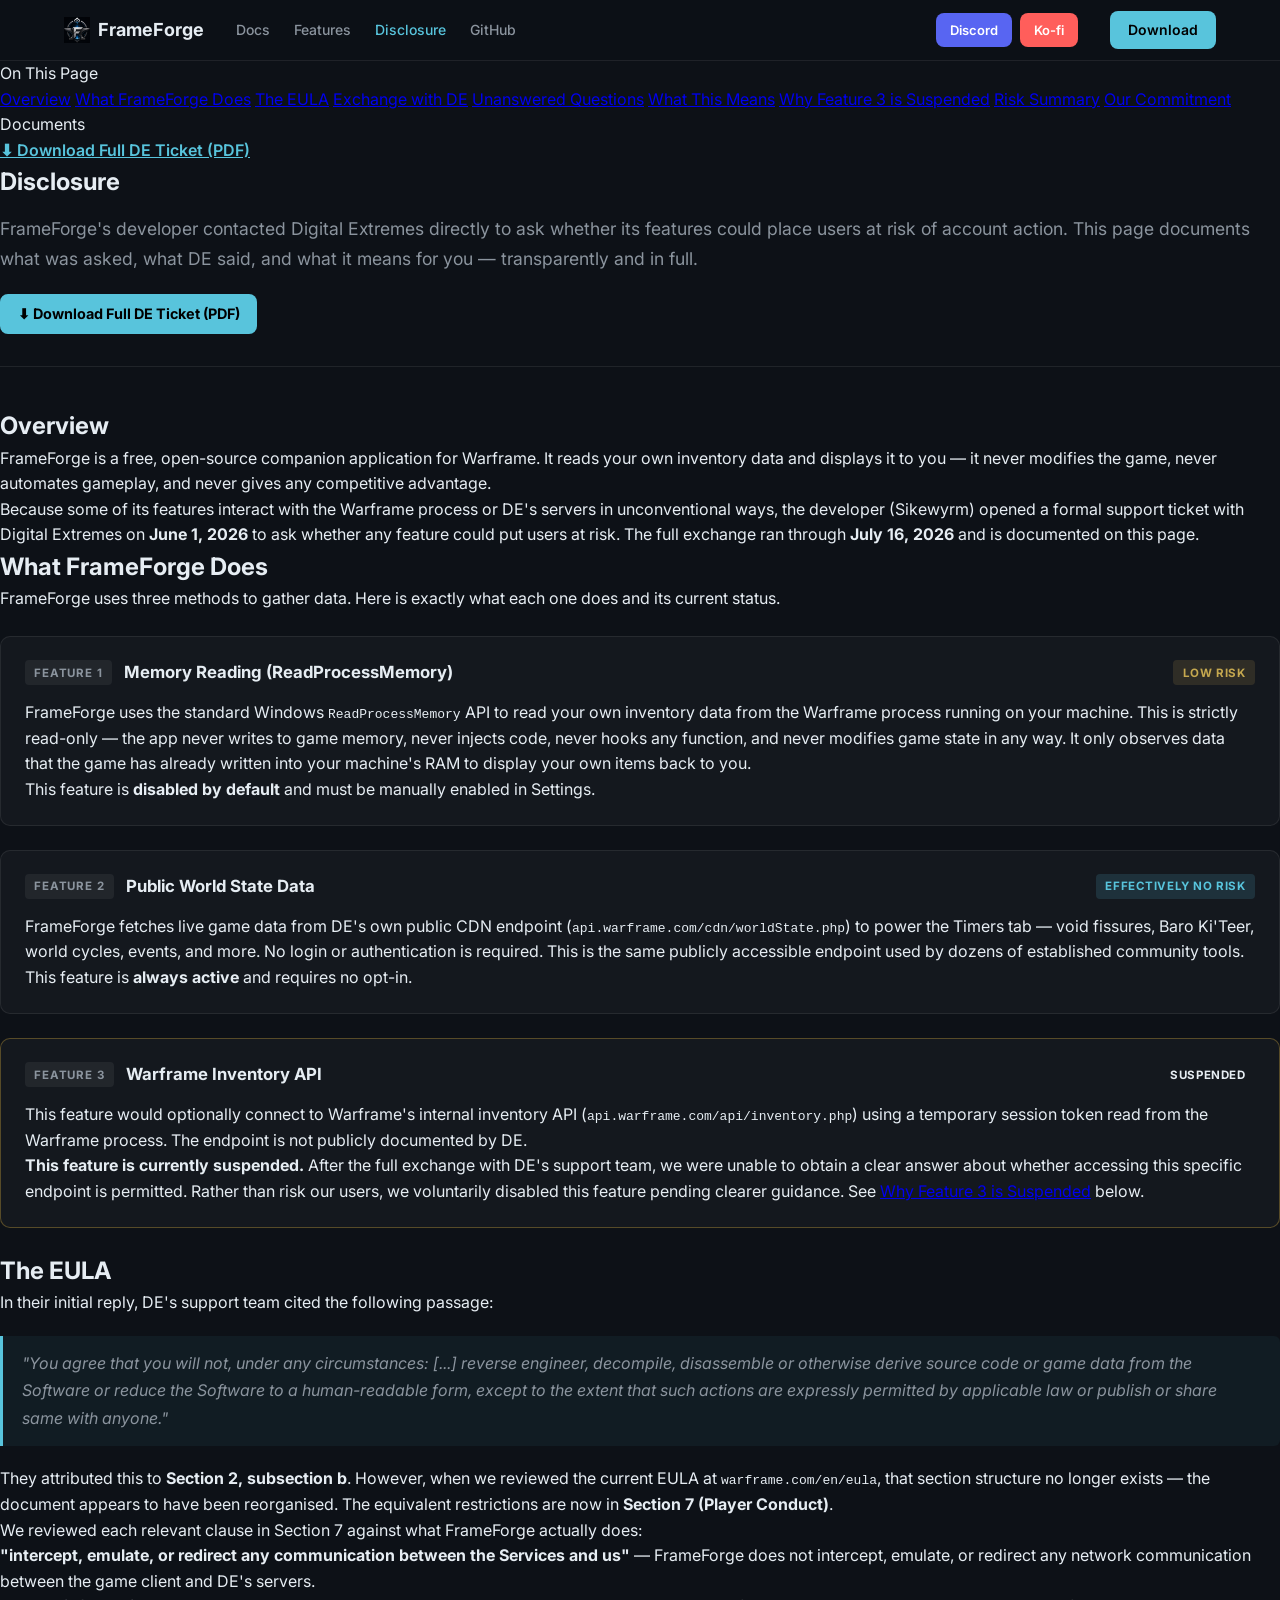
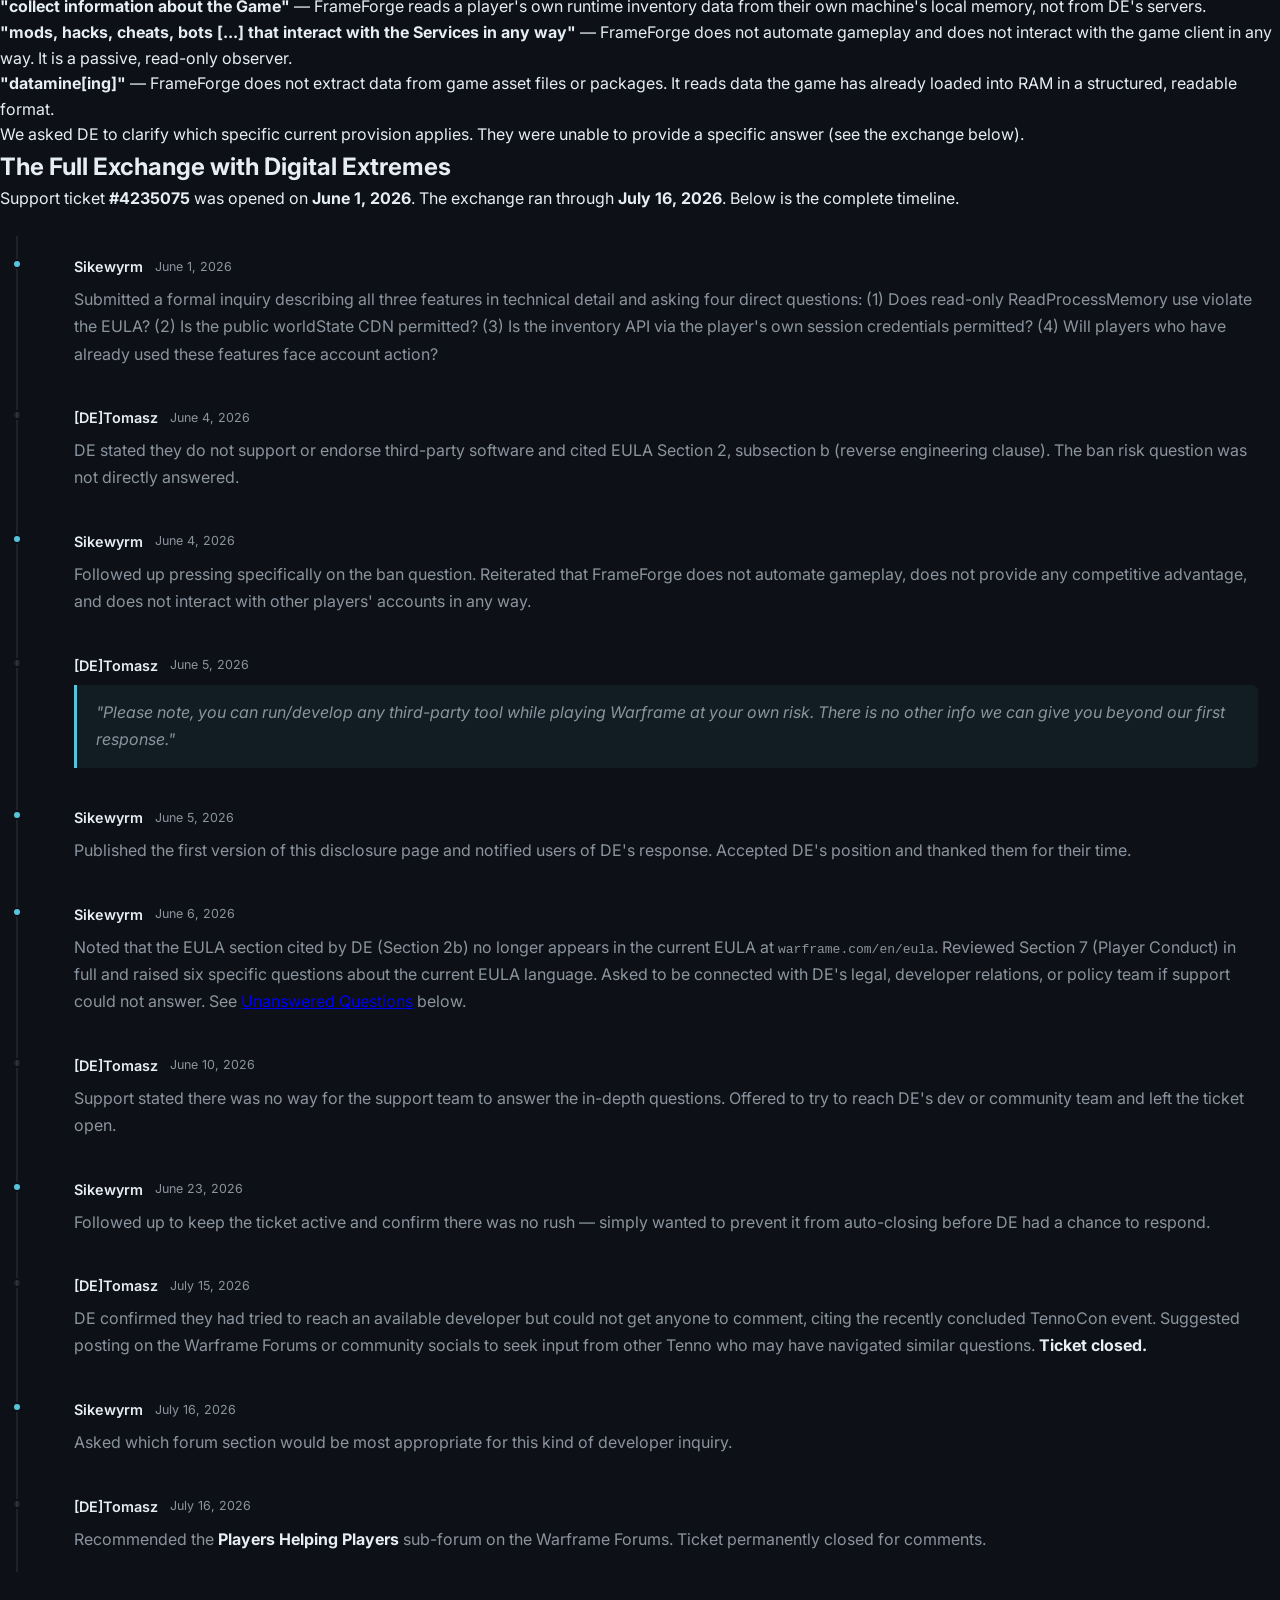
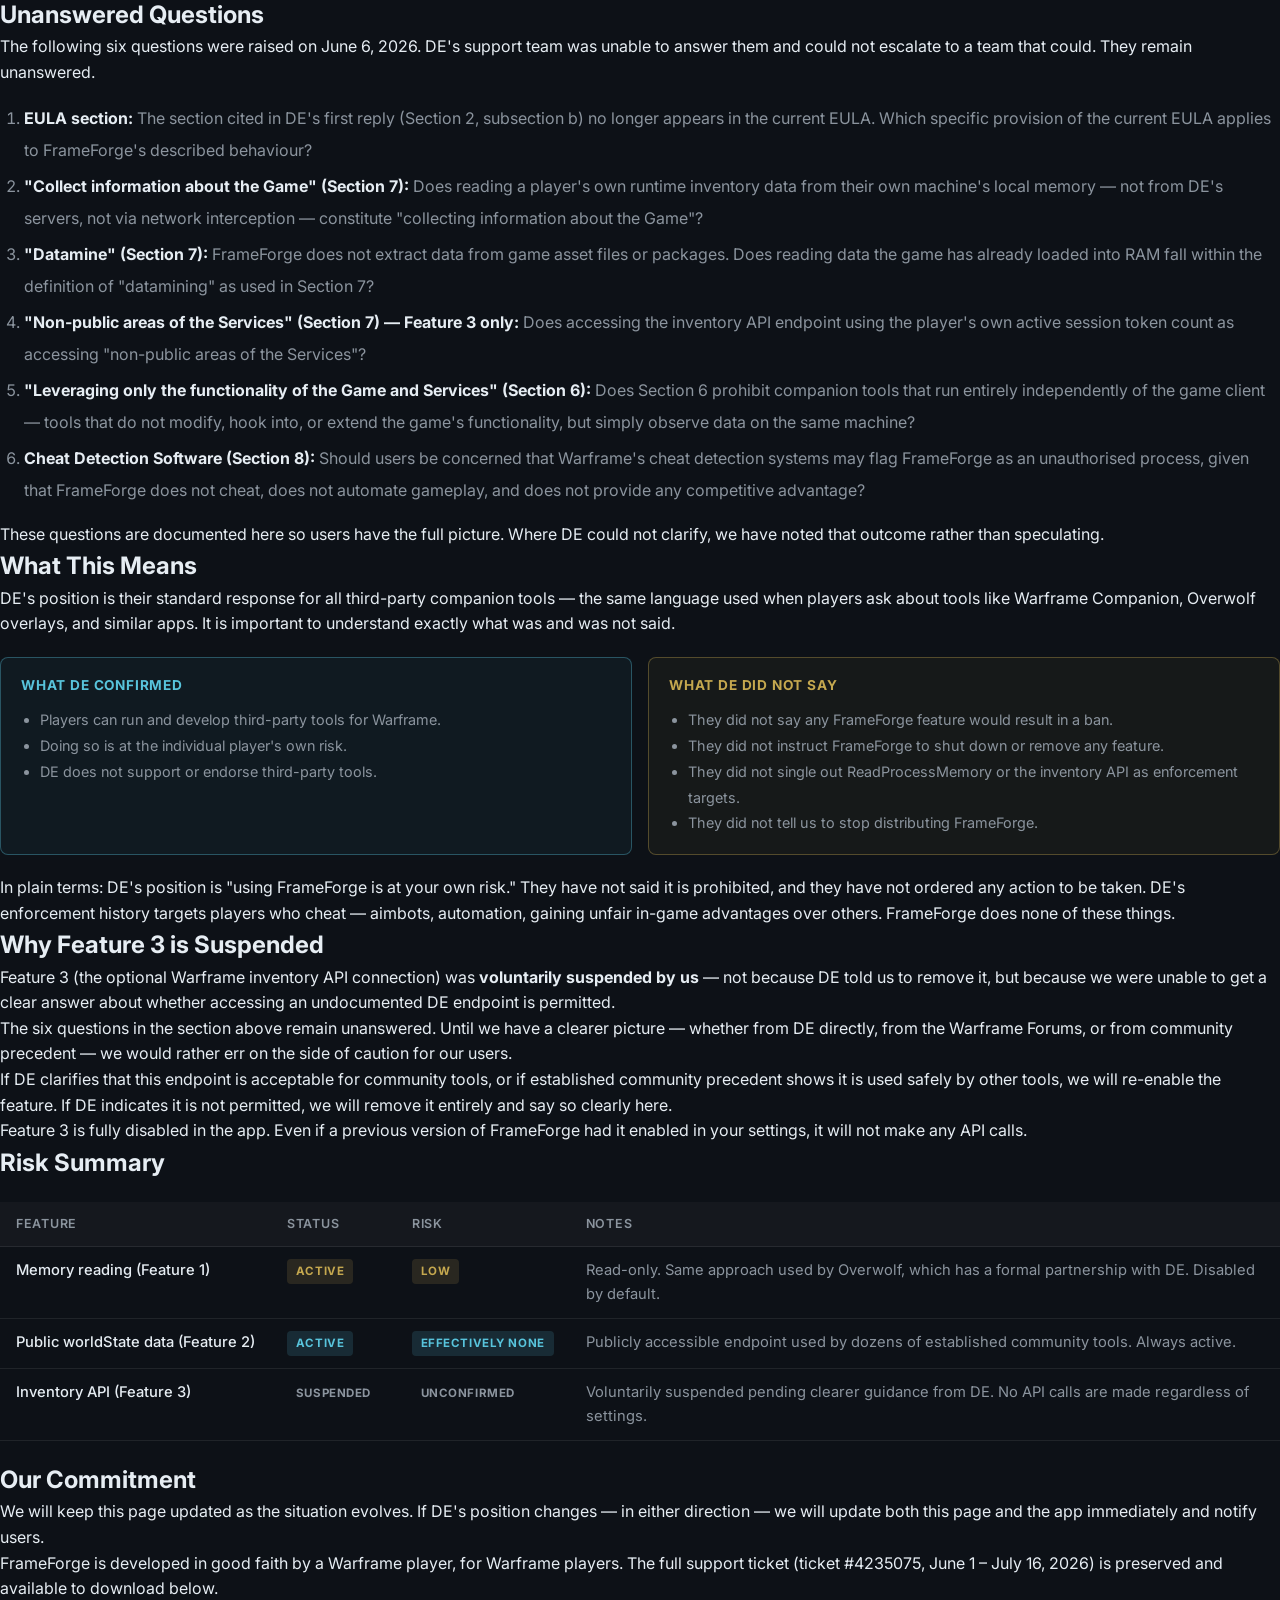
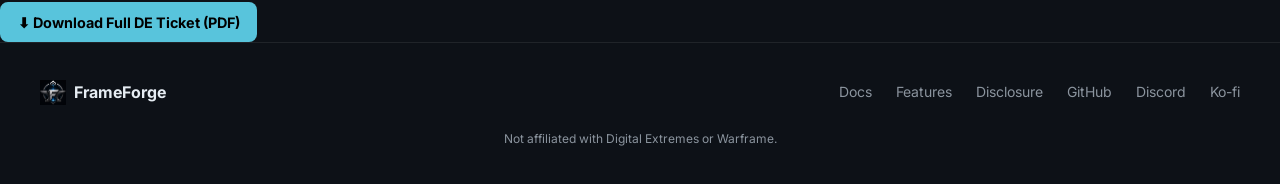
==== disclosure.html @ d13fabb9 "Add disclosure.html: full DE exchange, Feature 3 suspended" ====
<!DOCTYPE html>
<html lang="en">
<head>
  <meta charset="UTF-8">
  <meta name="viewport" content="width=device-width, initial-scale=1.0">
  <meta name="description" content="FrameForge — Disclosure. What FrameForge does, what Digital Extremes said, and what it means for you as a user.">
  <title>Disclosure — FrameForge</title>
  <link rel="preconnect" href="https://fonts.googleapis.com">
  <link rel="preconnect" href="https://fonts.gstatic.com" crossorigin>
  <link href="https://fonts.googleapis.com/css2?family=Inter:wght@400;500;600;700;800&display=swap" rel="stylesheet">
  <link rel="stylesheet" href="css/style.css">
  <link rel="stylesheet" href="css/docs.css">
  <link rel="stylesheet" href="css/legal.css">
  <link rel="icon" href="assets/logo.png" type="image/png">
</head>
<body>

  <nav class="nav">
    <div class="nav-inner">
      <a href="index.html" class="nav-logo">
        <img src="assets/logo.png" class="logo-img" alt="FrameForge">
        FrameForge
      </a>
      <div class="nav-links">
        <a href="docs.html">Docs</a>
        <a href="index.html#features">Features</a>
        <a href="disclosure.html" style="color: var(--accent)">Disclosure</a>
        <a href="https://github.com/WyrmStudios/FrameForge" target="_blank" rel="noopener">GitHub</a>
      </div>
      <div class="nav-social">
        <a href="https://discord.com/invite/7NMsN9J8vy" target="_blank" rel="noopener" class="btn-discord">Discord</a>
        <a href="https://ko-fi.com/sikewyrm" target="_blank" rel="noopener" class="btn-kofi">Ko-fi</a>
      </div>
      <a href="index.html#download" class="btn-download">Download</a>
    </div>
  </nav>

  <div class="docs-layout">

    <aside class="sidebar">
      <nav class="sidebar-nav">
        <div class="sidebar-group">
          <div class="sidebar-group-title">On This Page</div>
          <a href="#overview" class="sidebar-link">Overview</a>
          <a href="#what-ff-does" class="sidebar-link">What FrameForge Does</a>
          <a href="#eula" class="sidebar-link">The EULA</a>
          <a href="#exchange" class="sidebar-link">Exchange with DE</a>
          <a href="#unanswered" class="sidebar-link">Unanswered Questions</a>
          <a href="#what-it-means" class="sidebar-link">What This Means</a>
          <a href="#feature3" class="sidebar-link">Why Feature 3 is Suspended</a>
          <a href="#risk-summary" class="sidebar-link">Risk Summary</a>
          <a href="#commitment" class="sidebar-link">Our Commitment</a>
        </div>
        <div class="sidebar-group">
          <div class="sidebar-group-title">Documents</div>
          <a href="assets/de-response.pdf" download class="sidebar-link sidebar-link-download">⬇ Download Full DE Ticket (PDF)</a>
        </div>
      </nav>
    </aside>

    <main class="docs-content">
      <article>

        <div class="docs-page-header">
          <h1>Disclosure</h1>
          <p class="docs-lead">FrameForge's developer contacted Digital Extremes directly to ask whether its features could place users at risk of account action. This page documents what was asked, what DE said, and what it means for you — transparently and in full.</p>
          <a href="assets/de-response.pdf" download class="btn-primary btn-download-pdf">⬇ Download Full DE Ticket (PDF)</a>
        </div>

        <!-- Overview -->
        <section id="overview">
          <h2>Overview</h2>
          <p>FrameForge is a free, open-source companion application for Warframe. It reads your own inventory data and displays it to you — it never modifies the game, never automates gameplay, and never gives any competitive advantage.</p>
          <p>Because some of its features interact with the Warframe process or DE's servers in unconventional ways, the developer (Sikewyrm) opened a formal support ticket with Digital Extremes on <strong style="color:var(--text)">June 1, 2026</strong> to ask whether any feature could put users at risk. The full exchange ran through <strong style="color:var(--text)">July 16, 2026</strong> and is documented on this page.</p>
        </section>

        <!-- What FF does -->
        <section id="what-ff-does">
          <h2>What FrameForge Does</h2>
          <p>FrameForge uses three methods to gather data. Here is exactly what each one does and its current status.</p>

          <div class="legal-feature-block">
            <div class="legal-feature-header">
              <span class="legal-feature-num">Feature 1</span>
              <h3>Memory Reading (ReadProcessMemory)</h3>
              <span class="legal-badge legal-badge-low">Low Risk</span>
            </div>
            <p>FrameForge uses the standard Windows <code>ReadProcessMemory</code> API to read your own inventory data from the Warframe process running on your machine. This is strictly read-only — the app never writes to game memory, never injects code, never hooks any function, and never modifies game state in any way. It only observes data that the game has already written into your machine's RAM to display your own items back to you.</p>
            <div class="callout callout-info">This feature is <strong>disabled by default</strong> and must be manually enabled in Settings.</div>
          </div>

          <div class="legal-feature-block">
            <div class="legal-feature-header">
              <span class="legal-feature-num">Feature 2</span>
              <h3>Public World State Data</h3>
              <span class="legal-badge legal-badge-none">Effectively No Risk</span>
            </div>
            <p>FrameForge fetches live game data from DE's own public CDN endpoint (<code>api.warframe.com/cdn/worldState.php</code>) to power the Timers tab — void fissures, Baro Ki'Teer, world cycles, events, and more. No login or authentication is required. This is the same publicly accessible endpoint used by dozens of established community tools.</p>
            <div class="callout callout-info">This feature is <strong>always active</strong> and requires no opt-in.</div>
          </div>

          <div class="legal-feature-block" style="border-color: rgba(240,192,64,.3);">
            <div class="legal-feature-header">
              <span class="legal-feature-num">Feature 3</span>
              <h3>Warframe Inventory API</h3>
              <span class="legal-badge legal-badge-suspended">Suspended</span>
            </div>
            <p>This feature would optionally connect to Warframe's internal inventory API (<code>api.warframe.com/api/inventory.php</code>) using a temporary session token read from the Warframe process. The endpoint is not publicly documented by DE.</p>
            <div class="callout callout-warning">
              <strong>This feature is currently suspended.</strong> After the full exchange with DE's support team, we were unable to obtain a clear answer about whether accessing this specific endpoint is permitted. Rather than risk our users, we voluntarily disabled this feature pending clearer guidance. See <a href="#feature3">Why Feature 3 is Suspended</a> below.
            </div>
          </div>
        </section>

        <!-- EULA -->
        <section id="eula">
          <h2>The EULA</h2>
          <p>In their initial reply, DE's support team cited the following passage:</p>
          <blockquote class="legal-quote">
            "You agree that you will not, under any circumstances: [...] reverse engineer, decompile, disassemble or otherwise derive source code or game data from the Software or reduce the Software to a human-readable form, except to the extent that such actions are expressly permitted by applicable law or publish or share same with anyone."
          </blockquote>
          <p>They attributed this to <strong style="color:var(--text)">Section 2, subsection b</strong>. However, when we reviewed the current EULA at <code>warframe.com/en/eula</code>, that section structure no longer exists — the document appears to have been reorganised. The equivalent restrictions are now in <strong style="color:var(--text)">Section 7 (Player Conduct)</strong>.</p>
          <p>We reviewed each relevant clause in Section 7 against what FrameForge actually does:</p>
          <ul>
            <li><strong style="color:var(--text)">"intercept, emulate, or redirect any communication between the Services and us"</strong> — FrameForge does not intercept, emulate, or redirect any network communication between the game client and DE's servers.</li>
            <li><strong style="color:var(--text)">"collect information about the Game"</strong> — FrameForge reads a player's own runtime inventory data from their own machine's local memory, not from DE's servers.</li>
            <li><strong style="color:var(--text)">"mods, hacks, cheats, bots [...] that interact with the Services in any way"</strong> — FrameForge does not automate gameplay and does not interact with the game client in any way. It is a passive, read-only observer.</li>
            <li><strong style="color:var(--text)">"datamine[ing]"</strong> — FrameForge does not extract data from game asset files or packages. It reads data the game has already loaded into RAM in a structured, readable format.</li>
          </ul>
          <p>We asked DE to clarify which specific current provision applies. They were unable to provide a specific answer (see the exchange below).</p>
        </section>

        <!-- Exchange -->
        <section id="exchange">
          <h2>The Full Exchange with Digital Extremes</h2>
          <p>Support ticket <strong style="color:var(--text)">#4235075</strong> was opened on <strong style="color:var(--text)">June 1, 2026</strong>. The exchange ran through <strong style="color:var(--text)">July 16, 2026</strong>. Below is the complete timeline.</p>

          <div class="legal-timeline">

            <div class="timeline-entry timeline-entry-us">
              <div class="timeline-meta">
                <span class="timeline-who">Sikewyrm</span>
                <span class="timeline-date">June 1, 2026</span>
              </div>
              <div class="timeline-body">
                <p>Submitted a formal inquiry describing all three features in technical detail and asking four direct questions: (1) Does read-only ReadProcessMemory use violate the EULA? (2) Is the public worldState CDN permitted? (3) Is the inventory API via the player's own session credentials permitted? (4) Will players who have already used these features face account action?</p>
              </div>
            </div>

            <div class="timeline-entry">
              <div class="timeline-meta">
                <span class="timeline-who">[DE]Tomasz</span>
                <span class="timeline-date">June 4, 2026</span>
              </div>
              <div class="timeline-body">
                <p>DE stated they do not support or endorse third-party software and cited EULA Section 2, subsection b (reverse engineering clause). The ban risk question was not directly answered.</p>
              </div>
            </div>

            <div class="timeline-entry timeline-entry-us">
              <div class="timeline-meta">
                <span class="timeline-who">Sikewyrm</span>
                <span class="timeline-date">June 4, 2026</span>
              </div>
              <div class="timeline-body">
                <p>Followed up pressing specifically on the ban question. Reiterated that FrameForge does not automate gameplay, does not provide any competitive advantage, and does not interact with other players' accounts in any way.</p>
              </div>
            </div>

            <div class="timeline-entry">
              <div class="timeline-meta">
                <span class="timeline-who">[DE]Tomasz</span>
                <span class="timeline-date">June 5, 2026</span>
              </div>
              <div class="timeline-body">
                <blockquote class="legal-quote legal-quote-inline">
                  "Please note, you can run/develop any third-party tool while playing Warframe at your own risk. There is no other info we can give you beyond our first response."
                </blockquote>
              </div>
            </div>

            <div class="timeline-entry timeline-entry-us">
              <div class="timeline-meta">
                <span class="timeline-who">Sikewyrm</span>
                <span class="timeline-date">June 5, 2026</span>
              </div>
              <div class="timeline-body">
                <p>Published the first version of this disclosure page and notified users of DE's response. Accepted DE's position and thanked them for their time.</p>
              </div>
            </div>

            <div class="timeline-entry timeline-entry-us">
              <div class="timeline-meta">
                <span class="timeline-who">Sikewyrm</span>
                <span class="timeline-date">June 6, 2026</span>
              </div>
              <div class="timeline-body">
                <p>Noted that the EULA section cited by DE (Section 2b) no longer appears in the current EULA at <code>warframe.com/en/eula</code>. Reviewed Section 7 (Player Conduct) in full and raised six specific questions about the current EULA language. Asked to be connected with DE's legal, developer relations, or policy team if support could not answer. See <a href="#unanswered">Unanswered Questions</a> below.</p>
              </div>
            </div>

            <div class="timeline-entry">
              <div class="timeline-meta">
                <span class="timeline-who">[DE]Tomasz</span>
                <span class="timeline-date">June 10, 2026</span>
              </div>
              <div class="timeline-body">
                <p>Support stated there was no way for the support team to answer the in-depth questions. Offered to try to reach DE's dev or community team and left the ticket open.</p>
              </div>
            </div>

            <div class="timeline-entry timeline-entry-us">
              <div class="timeline-meta">
                <span class="timeline-who">Sikewyrm</span>
                <span class="timeline-date">June 23, 2026</span>
              </div>
              <div class="timeline-body">
                <p>Followed up to keep the ticket active and confirm there was no rush — simply wanted to prevent it from auto-closing before DE had a chance to respond.</p>
              </div>
            </div>

            <div class="timeline-entry">
              <div class="timeline-meta">
                <span class="timeline-who">[DE]Tomasz</span>
                <span class="timeline-date">July 15, 2026</span>
              </div>
              <div class="timeline-body">
                <p>DE confirmed they had tried to reach an available developer but could not get anyone to comment, citing the recently concluded TennoCon event. Suggested posting on the Warframe Forums or community socials to seek input from other Tenno who may have navigated similar questions. <strong style="color:var(--text)">Ticket closed.</strong></p>
              </div>
            </div>

            <div class="timeline-entry timeline-entry-us">
              <div class="timeline-meta">
                <span class="timeline-who">Sikewyrm</span>
                <span class="timeline-date">July 16, 2026</span>
              </div>
              <div class="timeline-body">
                <p>Asked which forum section would be most appropriate for this kind of developer inquiry.</p>
              </div>
            </div>

            <div class="timeline-entry">
              <div class="timeline-meta">
                <span class="timeline-who">[DE]Tomasz</span>
                <span class="timeline-date">July 16, 2026</span>
              </div>
              <div class="timeline-body">
                <p>Recommended the <strong style="color:var(--text)">Players Helping Players</strong> sub-forum on the Warframe Forums. Ticket permanently closed for comments.</p>
              </div>
            </div>

          </div>
        </section>

        <!-- Unanswered questions -->
        <section id="unanswered">
          <h2>Unanswered Questions</h2>
          <p>The following six questions were raised on June 6, 2026. DE's support team was unable to answer them and could not escalate to a team that could. They remain unanswered.</p>
          <ol class="legal-questions">
            <li><strong style="color:var(--text)">EULA section:</strong> The section cited in DE's first reply (Section 2, subsection b) no longer appears in the current EULA. Which specific provision of the current EULA applies to FrameForge's described behaviour?</li>
            <li><strong style="color:var(--text)">"Collect information about the Game" (Section 7):</strong> Does reading a player's own runtime inventory data from their own machine's local memory — not from DE's servers, not via network interception — constitute "collecting information about the Game"?</li>
            <li><strong style="color:var(--text)">"Datamine" (Section 7):</strong> FrameForge does not extract data from game asset files or packages. Does reading data the game has already loaded into RAM fall within the definition of "datamining" as used in Section 7?</li>
            <li><strong style="color:var(--text)">"Non-public areas of the Services" (Section 7) — Feature 3 only:</strong> Does accessing the inventory API endpoint using the player's own active session token count as accessing "non-public areas of the Services"?</li>
            <li><strong style="color:var(--text)">"Leveraging only the functionality of the Game and Services" (Section 6):</strong> Does Section 6 prohibit companion tools that run entirely independently of the game client — tools that do not modify, hook into, or extend the game's functionality, but simply observe data on the same machine?</li>
            <li><strong style="color:var(--text)">Cheat Detection Software (Section 8):</strong> Should users be concerned that Warframe's cheat detection systems may flag FrameForge as an unauthorised process, given that FrameForge does not cheat, does not automate gameplay, and does not provide any competitive advantage?</li>
          </ol>
          <div class="callout callout-info">
            These questions are documented here so users have the full picture. Where DE could not clarify, we have noted that outcome rather than speculating.
          </div>
        </section>

        <!-- What This Means -->
        <section id="what-it-means">
          <h2>What This Means</h2>
          <p>DE's position is their standard response for all third-party companion tools — the same language used when players ask about tools like Warframe Companion, Overwolf overlays, and similar apps. It is important to understand exactly what was and was not said.</p>

          <div class="legal-verdict-cols">
            <div class="legal-verdict-col legal-verdict-confirmed">
              <h4>What DE confirmed</h4>
              <ul>
                <li>Players can run and develop third-party tools for Warframe.</li>
                <li>Doing so is at the individual player's own risk.</li>
                <li>DE does not support or endorse third-party tools.</li>
              </ul>
            </div>
            <div class="legal-verdict-col legal-verdict-not-said">
              <h4>What DE did not say</h4>
              <ul>
                <li>They did not say any FrameForge feature would result in a ban.</li>
                <li>They did not instruct FrameForge to shut down or remove any feature.</li>
                <li>They did not single out ReadProcessMemory or the inventory API as enforcement targets.</li>
                <li>They did not tell us to stop distributing FrameForge.</li>
              </ul>
            </div>
          </div>

          <p>In plain terms: DE's position is "using FrameForge is at your own risk." They have not said it is prohibited, and they have not ordered any action to be taken. DE's enforcement history targets players who cheat — aimbots, automation, gaining unfair in-game advantages over others. FrameForge does none of these things.</p>
        </section>

        <!-- Feature 3 suspension -->
        <section id="feature3">
          <h2>Why Feature 3 is Suspended</h2>
          <p>Feature 3 (the optional Warframe inventory API connection) was <strong style="color:var(--text)">voluntarily suspended by us</strong> — not because DE told us to remove it, but because we were unable to get a clear answer about whether accessing an undocumented DE endpoint is permitted.</p>
          <p>The six questions in the section above remain unanswered. Until we have a clearer picture — whether from DE directly, from the Warframe Forums, or from community precedent — we would rather err on the side of caution for our users.</p>
          <p>If DE clarifies that this endpoint is acceptable for community tools, or if established community precedent shows it is used safely by other tools, we will re-enable the feature. If DE indicates it is not permitted, we will remove it entirely and say so clearly here.</p>
          <div class="callout callout-warning">
            Feature 3 is fully disabled in the app. Even if a previous version of FrameForge had it enabled in your settings, it will not make any API calls.
          </div>
        </section>

        <!-- Risk Summary -->
        <section id="risk-summary">
          <h2>Risk Summary</h2>
          <table class="legal-table">
            <thead>
              <tr>
                <th>Feature</th>
                <th>Status</th>
                <th>Risk</th>
                <th>Notes</th>
              </tr>
            </thead>
            <tbody>
              <tr>
                <td>Memory reading (Feature 1)</td>
                <td><span class="risk-tag risk-low">Active</span></td>
                <td><span class="risk-tag risk-low">Low</span></td>
                <td>Read-only. Same approach used by Overwolf, which has a formal partnership with DE. Disabled by default.</td>
              </tr>
              <tr>
                <td>Public worldState data (Feature 2)</td>
                <td><span class="risk-tag risk-none">Active</span></td>
                <td><span class="risk-tag risk-none">Effectively none</span></td>
                <td>Publicly accessible endpoint used by dozens of established community tools. Always active.</td>
              </tr>
              <tr>
                <td>Inventory API (Feature 3)</td>
                <td><span class="risk-tag risk-suspended">Suspended</span></td>
                <td><span class="risk-tag risk-suspended">Unconfirmed</span></td>
                <td>Voluntarily suspended pending clearer guidance from DE. No API calls are made regardless of settings.</td>
              </tr>
            </tbody>
          </table>
        </section>

        <!-- Commitment -->
        <section id="commitment">
          <h2>Our Commitment</h2>
          <p>We will keep this page updated as the situation evolves. If DE's position changes — in either direction — we will update both this page and the app immediately and notify users.</p>
          <p>FrameForge is developed in good faith by a Warframe player, for Warframe players. The full support ticket (ticket #4235075, June 1 – July 16, 2026) is preserved and available to download below.</p>
          <a href="assets/de-response.pdf" download class="btn-primary btn-download-pdf">⬇ Download Full DE Ticket (PDF)</a>
        </section>

      </article>
    </main>
  </div>

  <footer class="footer">
    <div class="footer-inner">
      <div class="footer-logo">
        <img src="assets/logo.png" class="logo-img" alt="FrameForge">
        FrameForge
      </div>
      <div class="footer-links">
        <a href="docs.html">Docs</a>
        <a href="index.html#features">Features</a>
        <a href="disclosure.html">Disclosure</a>
        <a href="https://github.com/WyrmStudios/FrameForge" target="_blank" rel="noopener">GitHub</a>
        <a href="https://discord.com/invite/7NMsN9J8vy" target="_blank" rel="noopener">Discord</a>
        <a href="https://ko-fi.com/sikewyrm" target="_blank" rel="noopener">Ko-fi</a>
      </div>
      <p class="footer-note">Not affiliated with Digital Extremes or Warframe.</p>
    </div>
  </footer>

  <script src="js/main.js"></script>
</body>
</html>
---- css/style.css ----
*, *::before, *::after {
  box-sizing: border-box;
  margin: 0;
  padding: 0;
}

:root {
  --bg:        #0d1117;
  --bg-2:      #161b22;
  --bg-3:      #1a2030;
  --accent:    #58c4dc;
  --accent-dim: rgba(88, 196, 220, 0.12);
  --gold:      #c5a84f;
  --text:      #e6edf3;
  --text-muted: #8b949e;
  --border:    rgba(255, 255, 255, 0.08);
  --card-bg:   rgba(255, 255, 255, 0.03);
  --radius:    12px;
  --radius-sm: 8px;
  --shadow:    0 8px 32px rgba(0, 0, 0, 0.5);
}

html {
  scroll-behavior: smooth;
}

body {
  font-family: 'Inter', -apple-system, BlinkMacSystemFont, 'Segoe UI', sans-serif;
  background: var(--bg);
  color: var(--text);
  line-height: 1.6;
  -webkit-font-smoothing: antialiased;
}

/* ── NAV ─────────────────────────────────────────── */

.nav {
  position: sticky;
  top: 0;
  z-index: 100;
  background: rgba(13, 17, 23, 0.88);
  backdrop-filter: blur(14px);
  -webkit-backdrop-filter: blur(14px);
  border-bottom: 1px solid var(--border);
}

.nav-inner {
  max-width: 1200px;
  margin: 0 auto;
  padding: 0 24px;
  height: 60px;
  display: flex;
  align-items: center;
  gap: 32px;
}

.nav-logo {
  display: flex;
  align-items: center;
  gap: 8px;
  font-weight: 700;
  font-size: 18px;
  color: var(--text);
  text-decoration: none;
  flex-shrink: 0;
}

.logo-icon {
  color: var(--accent);
  font-size: 20px;
}

.nav-links {
  display: flex;
  align-items: center;
  gap: 24px;
  flex: 1;
}

.nav-links a {
  color: var(--text-muted);
  text-decoration: none;
  font-size: 14px;
  font-weight: 500;
  transition: color 0.2s;
}

.nav-links a:hover {
  color: var(--text);
}

.nav-social {
  display: flex;
  gap: 8px;
  flex-shrink: 0;
}

.btn-discord,
.btn-kofi {
  padding: 7px 14px;
  border-radius: var(--radius-sm);
  font-size: 13px;
  font-weight: 600;
  text-decoration: none;
  transition: opacity 0.2s;
  white-space: nowrap;
}

.btn-discord {
  background: #5865F2;
  color: #fff;
}

.btn-kofi {
  background: #FF5E5B;
  color: #fff;
}

.btn-discord:hover,
.btn-kofi:hover {
  opacity: 0.88;
}

.btn-download {
  background: var(--accent);
  color: #000;
  padding: 8px 18px;
  border-radius: var(--radius-sm);
  font-size: 14px;
  font-weight: 600;
  text-decoration: none;
  transition: opacity 0.2s;
  white-space: nowrap;
  flex-shrink: 0;
}

.btn-download:hover {
  opacity: 0.88;
}

/* ── HERO ─────────────────────────────────────────── */

.hero {
  position: relative;
  overflow: hidden;
  padding: 80px 24px 100px;
}

.hero-bg {
  position: absolute;
  inset: 0;
  background:
    radial-gradient(ellipse 80% 60% at 50% -10%, rgba(88, 196, 220, 0.13) 0%, transparent 65%),
    radial-gradient(ellipse 55% 45% at 80% 65%, rgba(197, 168, 79, 0.07) 0%, transparent 60%),
    linear-gradient(180deg, #0d1117 0%, #111827 100%);
  pointer-events: none;
}

.hero-inner {
  position: relative;
  max-width: 1200px;
  margin: 0 auto;
  display: grid;
  grid-template-columns: 1fr 1fr;
  gap: 64px;
  align-items: center;
}

.hero-badge {
  display: inline-block;
  background: var(--accent-dim);
  color: var(--accent);
  border: 1px solid rgba(88, 196, 220, 0.28);
  padding: 4px 14px;
  border-radius: 100px;
  font-size: 11px;
  font-weight: 700;
  letter-spacing: 0.6px;
  text-transform: uppercase;
  margin-bottom: 20px;
}

.hero-title {
  font-size: clamp(30px, 3.8vw, 50px);
  font-weight: 800;
  line-height: 1.15;
  letter-spacing: -0.025em;
  margin-bottom: 20px;
}

.accent {
  color: var(--accent);
}

.hero-subtitle {
  font-size: 17px;
  color: var(--text-muted);
  line-height: 1.75;
  margin-bottom: 32px;
  max-width: 480px;
}

.hero-actions {
  display: flex;
  gap: 12px;
  flex-wrap: wrap;
  margin-bottom: 16px;
}

.btn-primary {
  background: var(--accent);
  color: #000;
  padding: 12px 24px;
  border-radius: var(--radius-sm);
  font-size: 15px;
  font-weight: 700;
  text-decoration: none;
  transition: opacity 0.2s, transform 0.15s;
  display: inline-block;
}

.btn-primary:hover {
  opacity: 0.88;
  transform: translateY(-1px);
}

.btn-outline {
  background: transparent;
  color: var(--text);
  padding: 12px 24px;
  border-radius: var(--radius-sm);
  border: 1px solid var(--border);
  font-size: 15px;
  font-weight: 600;
  text-decoration: none;
  transition: background 0.2s, border-color 0.2s;
  display: inline-block;
}

.btn-outline:hover {
  background: var(--card-bg);
  border-color: rgba(255, 255, 255, 0.18);
}

.hero-note {
  font-size: 13px;
  color: var(--text-muted);
}

/* ── NAV LOGO IMAGE ───────────────────────────────── */

.logo-img {
  width: 26px;
  height: 26px;
  object-fit: contain;
}

/* ── HERO SCREENSHOT ──────────────────────────────── */

.hero-screenshot {
  width: 100%;
  max-width: 580px;
  border-radius: var(--radius);
  border: 1px solid var(--border);
  box-shadow: var(--shadow), 0 0 60px rgba(88, 196, 220, 0.08);
  display: block;
}

/* ── APP PREVIEW MOCKUP ───────────────────────────── */

.hero-visual {
  display: flex;
  justify-content: center;
}

.app-preview {
  width: 100%;
  max-width: 360px;
  background: var(--bg-2);
  border: 1px solid var(--border);
  border-radius: var(--radius);
  box-shadow: var(--shadow), 0 0 60px rgba(88, 196, 220, 0.07);
  overflow: hidden;
}

.preview-bar {
  background: var(--bg-3);
  padding: 10px 14px;
  display: flex;
  align-items: center;
  gap: 6px;
  border-bottom: 1px solid var(--border);
}

.preview-dot {
  width: 10px;
  height: 10px;
  border-radius: 50%;
}
.preview-dot.red    { background: #ff5f57; }
.preview-dot.yellow { background: #febc2e; }
.preview-dot.green  { background: #28c840; }

.preview-title {
  margin-left: 6px;
  font-size: 13px;
  color: var(--text-muted);
  font-weight: 500;
}

.preview-content {
  padding: 14px;
}

.preview-header {
  display: flex;
  align-items: center;
  justify-content: space-between;
  margin-bottom: 12px;
}

.preview-mr {
  background: var(--gold);
  color: #000;
  padding: 2px 10px;
  border-radius: 100px;
  font-size: 11px;
  font-weight: 700;
}

.preview-status {
  font-size: 12px;
  color: #4caf50;
  font-weight: 500;
}

.preview-tabs {
  display: flex;
  border-bottom: 1px solid var(--border);
  margin-bottom: 12px;
}

.tab {
  padding: 6px 12px;
  font-size: 12px;
  color: var(--text-muted);
  border-bottom: 2px solid transparent;
  user-select: none;
}

.tab.active {
  color: var(--accent);
  border-bottom-color: var(--accent);
}

.preview-items {
  display: flex;
  flex-direction: column;
  gap: 6px;
}

.preview-item {
  display: flex;
  justify-content: space-between;
  align-items: center;
  padding: 7px 10px;
  background: var(--card-bg);
  border: 1px solid var(--border);
  border-radius: 6px;
}

.item-name {
  font-size: 12px;
  color: var(--text);
}

.item-count {
  font-size: 12px;
  color: var(--accent);
  font-weight: 600;
  font-variant-numeric: tabular-nums;
}

.item-count.gold {
  color: var(--gold);
}

/* ── FEATURES ─────────────────────────────────────── */

.features {
  padding: 96px 24px;
  background: var(--bg-2);
  border-top: 1px solid var(--border);
}

.section-inner {
  max-width: 1200px;
  margin: 0 auto;
}

.section-header {
  text-align: center;
  margin-bottom: 56px;
}

.section-header h2 {
  font-size: clamp(22px, 2.8vw, 36px);
  font-weight: 800;
  letter-spacing: -0.02em;
  margin-bottom: 12px;
}

.section-header p {
  font-size: 17px;
  color: var(--text-muted);
}

.feature-grid {
  display: grid;
  grid-template-columns: repeat(auto-fit, minmax(300px, 1fr));
  gap: 18px;
}

.feature-card {
  background: var(--card-bg);
  border: 1px solid var(--border);
  border-radius: var(--radius);
  padding: 28px;
  transition: border-color 0.2s, transform 0.2s;
}

.feature-card:hover {
  border-color: rgba(88, 196, 220, 0.28);
  transform: translateY(-2px);
}

.feature-icon {
  font-size: 28px;
  margin-bottom: 14px;
}

.feature-card h3 {
  font-size: 17px;
  font-weight: 700;
  margin-bottom: 8px;
}

.feature-card p {
  font-size: 14px;
  color: var(--text-muted);
  line-height: 1.7;
}

/* ── SCREENSHOTS ──────────────────────────────────── */

.screenshots {
  padding: 96px 24px;
  border-top: 1px solid var(--border);
}

.stab-list {
  display: flex;
  gap: 4px;
  flex-wrap: wrap;
  justify-content: center;
  margin-bottom: 24px;
}

.stab {
  background: transparent;
  color: var(--text-muted);
  border: 1px solid var(--border);
  padding: 8px 18px;
  border-radius: var(--radius-sm);
  font-size: 14px;
  font-weight: 600;
  font-family: inherit;
  cursor: pointer;
  transition: color 0.2s, background 0.2s, border-color 0.2s;
}

.stab:hover {
  color: var(--text);
  background: var(--card-bg);
}

.stab.active {
  color: var(--accent);
  background: var(--accent-dim);
  border-color: rgba(88, 196, 220, 0.28);
}

.stab-panels {
  position: relative;
}

.stab-panel {
  display: none;
  text-align: center;
}

.stab-panel.active {
  display: block;
}

.stab-panel img {
  width: 100%;
  max-width: 1100px;
  border-radius: var(--radius);
  border: 1px solid var(--border);
  box-shadow: var(--shadow);
}

.screenshot-caption {
  margin-top: 14px;
  font-size: 14px;
  color: var(--text-muted);
  text-align: center;
}

/* ── HOW IT WORKS ─────────────────────────────────── */

.how-it-works {
  padding: 96px 24px;
  border-top: 1px solid var(--border);
}

.steps {
  display: flex;
  flex-direction: column;
  gap: 32px;
  max-width: 560px;
  margin: 0 auto;
}

.step {
  display: flex;
  gap: 22px;
  align-items: flex-start;
}

.step-number {
  width: 40px;
  height: 40px;
  min-width: 40px;
  background: var(--accent-dim);
  border: 1px solid rgba(88, 196, 220, 0.28);
  color: var(--accent);
  border-radius: 50%;
  display: flex;
  align-items: center;
  justify-content: center;
  font-weight: 700;
  font-size: 15px;
}

.step-content h3 {
  font-size: 17px;
  font-weight: 700;
  margin-bottom: 6px;
}

.step-content p {
  color: var(--text-muted);
  font-size: 15px;
  line-height: 1.7;
}

/* ── DOWNLOAD ─────────────────────────────────────── */

.download {
  padding: 96px 24px;
  background: var(--bg-2);
  border-top: 1px solid var(--border);
}

.download-content {
  text-align: center;
  max-width: 540px;
  margin: 0 auto;
}

.download-content h2 {
  font-size: clamp(26px, 3vw, 40px);
  font-weight: 800;
  letter-spacing: -0.02em;
  margin-bottom: 12px;
}

.download-content > p {
  font-size: 17px;
  color: var(--text-muted);
  margin-bottom: 36px;
}

.download-actions {
  display: flex;
  flex-direction: column;
  align-items: center;
  gap: 10px;
  margin-bottom: 24px;
}

.btn-large {
  padding: 15px 36px;
  font-size: 16px;
}

.download-note {
  font-size: 13px;
  color: var(--text-muted);
}

.github-link {
  color: var(--accent);
  text-decoration: none;
  font-size: 14px;
  font-weight: 500;
  transition: opacity 0.2s;
}

.github-link:hover {
  opacity: 0.8;
  text-decoration: underline;
}

/* ── FOOTER ───────────────────────────────────────── */

.footer {
  border-top: 1px solid var(--border);
  padding: 36px 24px;
}

.footer-inner {
  max-width: 1200px;
  margin: 0 auto;
  display: flex;
  align-items: center;
  justify-content: space-between;
  flex-wrap: wrap;
  gap: 16px;
}

.footer-logo {
  display: flex;
  align-items: center;
  gap: 8px;
  font-weight: 700;
  font-size: 16px;
  color: var(--text);
}

.footer-links {
  display: flex;
  gap: 24px;
}

.footer-links a {
  color: var(--text-muted);
  text-decoration: none;
  font-size: 14px;
  transition: color 0.2s;
}

.footer-links a:hover {
  color: var(--text);
}

.footer-note {
  font-size: 12px;
  color: var(--text-muted);
  width: 100%;
  text-align: center;
  padding-top: 8px;
}

/* ── RESPONSIVE ───────────────────────────────────── */

@media (max-width: 820px) {
  .hero-inner {
    grid-template-columns: 1fr;
    gap: 48px;
  }

  .hero-visual {
    order: -1;
  }

  .app-preview {
    max-width: 100%;
  }

  .nav-links {
    display: none;
  }

  .footer-inner {
    flex-direction: column;
    align-items: flex-start;
  }

  .footer-note {
    text-align: left;
  }
}

@media (max-width: 480px) {
  .hero-actions {
    flex-direction: column;
  }

  .btn-primary,
  .btn-outline {
    text-align: center;
  }
}
---- css/legal.css ----
/* Legal page styles */

.docs-page-header {
  margin-bottom: 2.5rem;
  padding-bottom: 2rem;
  border-bottom: 1px solid var(--border);
}

.docs-lead {
  font-size: 1.1rem;
  color: var(--text-muted);
  margin: 0.75rem 0 1.25rem;
  line-height: 1.7;
}

.btn-download-pdf {
  display: inline-flex;
  align-items: center;
  gap: 0.4rem;
  font-size: 0.9rem;
  padding: 0.55rem 1.1rem;
  text-decoration: none;
}

/* Sidebar download link */
.sidebar-link-download {
  color: var(--accent) !important;
  font-weight: 600;
}

/* EULA / inline quotes */
.legal-quote {
  border-left: 3px solid var(--accent);
  margin: 1.25rem 0;
  padding: 0.9rem 1.2rem;
  background: rgba(88, 196, 220, 0.06);
  border-radius: 0 6px 6px 0;
  color: var(--text-muted);
  font-style: italic;
  line-height: 1.7;
}

.legal-quote-inline {
  font-size: 1rem;
  margin: 0;
}

/* Feature blocks */
.legal-feature-block {
  background: var(--card-bg);
  border: 1px solid var(--border);
  border-radius: 10px;
  padding: 1.4rem 1.5rem;
  margin: 1.5rem 0;
}

.legal-feature-header {
  display: flex;
  align-items: center;
  gap: 0.75rem;
  flex-wrap: wrap;
  margin-bottom: 0.85rem;
}

.legal-feature-header h3 {
  margin: 0;
  font-size: 1.05rem;
  flex: 1;
}

.legal-feature-num {
  font-size: 0.72rem;
  font-weight: 700;
  letter-spacing: 0.08em;
  text-transform: uppercase;
  color: var(--text-muted);
  background: rgba(255,255,255,0.06);
  padding: 0.2rem 0.55rem;
  border-radius: 4px;
  white-space: nowrap;
}

.legal-badge {
  font-size: 0.72rem;
  font-weight: 700;
  letter-spacing: 0.05em;
  text-transform: uppercase;
  padding: 0.2rem 0.6rem;
  border-radius: 4px;
  white-space: nowrap;
}

.legal-badge-none {
  background: rgba(88, 196, 220, 0.15);
  color: var(--accent);
}

.legal-badge-low {
  background: rgba(197, 168, 79, 0.15);
  color: var(--gold);
}

/* Questions list */
.legal-questions {
  margin: 1rem 0 1rem 1.5rem;
  line-height: 2;
  color: var(--text-muted);
}

.legal-questions li {
  margin-bottom: 0.25rem;
}

/* Timeline */
.legal-timeline {
  margin: 1.5rem 0;
  display: flex;
  flex-direction: column;
  gap: 0;
}

.timeline-entry {
  position: relative;
  padding: 1.2rem 1.4rem 1.2rem 3.5rem;
  border-left: 2px solid var(--border);
  margin-left: 1rem;
}

.timeline-entry::before {
  content: '';
  position: absolute;
  left: -6px;
  top: 1.45rem;
  width: 10px;
  height: 10px;
  border-radius: 50%;
  background: var(--border);
  border: 2px solid var(--bg);
}

.timeline-entry-us::before {
  background: var(--accent);
}

.timeline-meta {
  display: flex;
  align-items: center;
  gap: 0.75rem;
  margin-bottom: 0.5rem;
  flex-wrap: wrap;
}

.timeline-who {
  font-weight: 600;
  font-size: 0.9rem;
  color: var(--text);
}

.timeline-date {
  font-size: 0.78rem;
  color: var(--text-muted);
}

.timeline-body p {
  margin: 0;
  color: var(--text-muted);
  line-height: 1.7;
}

/* Verdict columns */
.legal-verdict-cols {
  display: grid;
  grid-template-columns: 1fr 1fr;
  gap: 1rem;
  margin: 1.25rem 0;
}

@media (max-width: 640px) {
  .legal-verdict-cols {
    grid-template-columns: 1fr;
  }
}

.legal-verdict-col {
  padding: 1.1rem 1.25rem;
  border-radius: 8px;
  border: 1px solid var(--border);
}

.legal-verdict-col h4 {
  margin: 0 0 0.6rem;
  font-size: 0.85rem;
  text-transform: uppercase;
  letter-spacing: 0.06em;
}

.legal-verdict-confirmed {
  border-color: rgba(88, 196, 220, 0.35);
  background: rgba(88, 196, 220, 0.05);
}

.legal-verdict-confirmed h4 {
  color: var(--accent);
}

.legal-verdict-not-said {
  border-color: rgba(197, 168, 79, 0.35);
  background: rgba(197, 168, 79, 0.05);
}

.legal-verdict-not-said h4 {
  color: var(--gold);
}

.legal-verdict-col ul {
  margin: 0;
  padding-left: 1.2rem;
  color: var(--text-muted);
  line-height: 1.8;
  font-size: 0.9rem;
}

/* Risk table */
.legal-table {
  width: 100%;
  border-collapse: collapse;
  margin: 1.25rem 0;
  font-size: 0.92rem;
}

.legal-table th,
.legal-table td {
  text-align: left;
  padding: 0.75rem 1rem;
  border-bottom: 1px solid var(--border);
}

.legal-table th {
  font-size: 0.78rem;
  text-transform: uppercase;
  letter-spacing: 0.06em;
  color: var(--text-muted);
  font-weight: 600;
  background: rgba(255,255,255,0.03);
}

.legal-table td {
  color: var(--text-muted);
  vertical-align: top;
}

.legal-table td:first-child {
  color: var(--text);
  font-weight: 500;
  white-space: nowrap;
}

.risk-tag {
  display: inline-block;
  font-size: 0.72rem;
  font-weight: 700;
  text-transform: uppercase;
  letter-spacing: 0.05em;
  padding: 0.2rem 0.55rem;
  border-radius: 4px;
  white-space: nowrap;
}

.risk-none {
  background: rgba(88, 196, 220, 0.15);
  color: var(--accent);
}

.risk-low {
  background: rgba(197, 168, 79, 0.15);
  color: var(--gold);
}
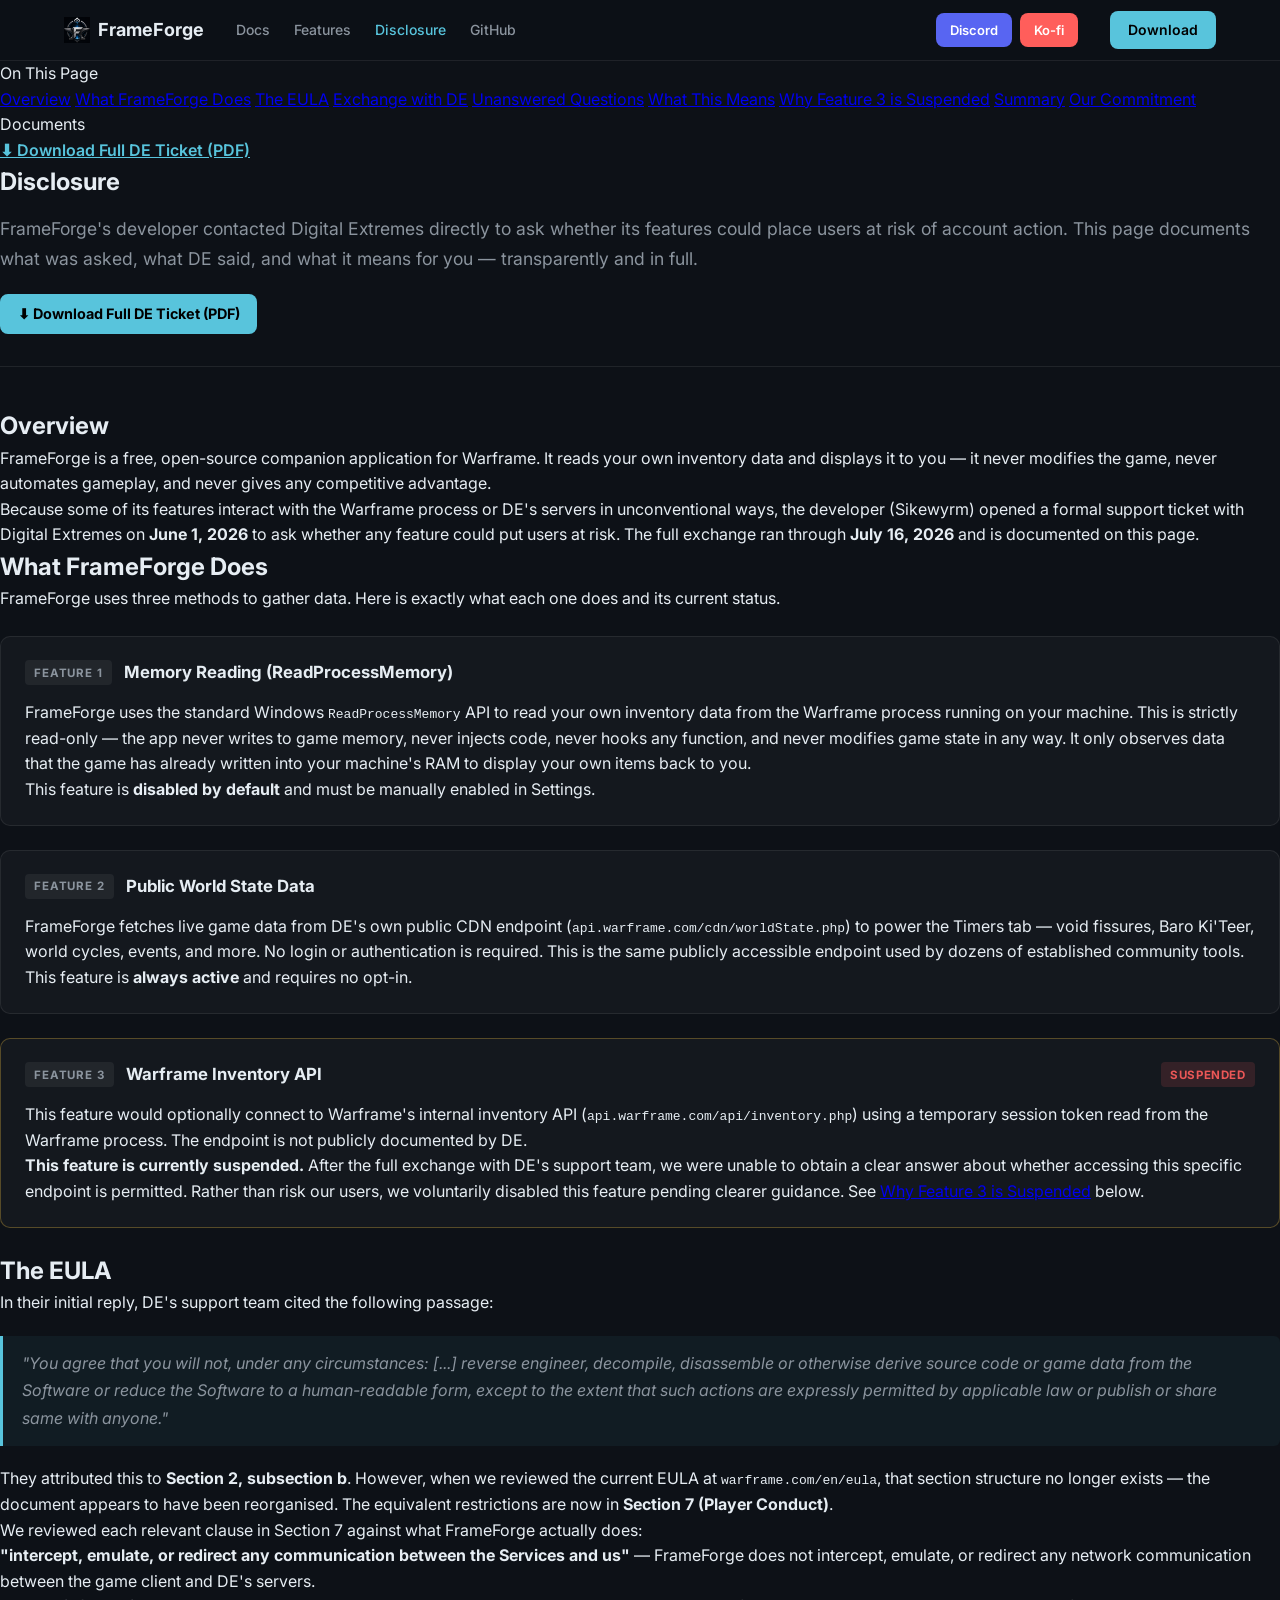
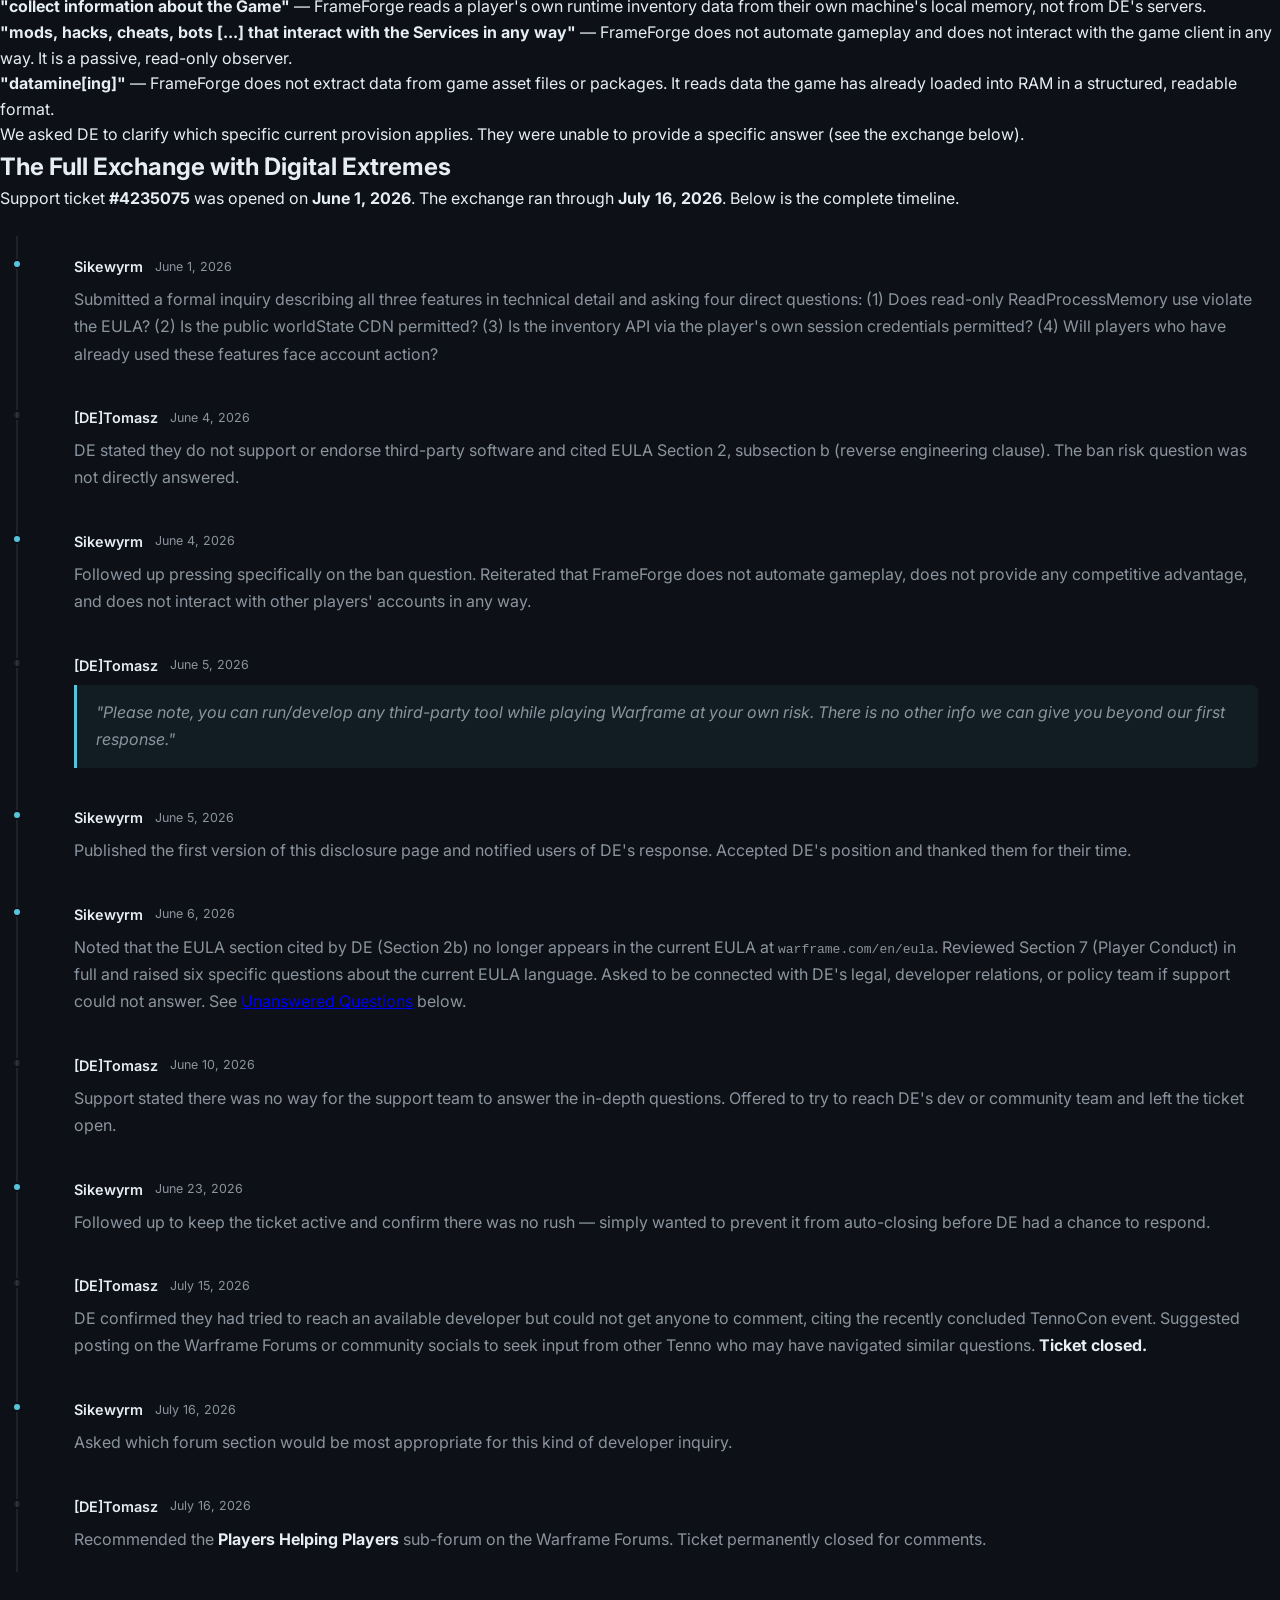
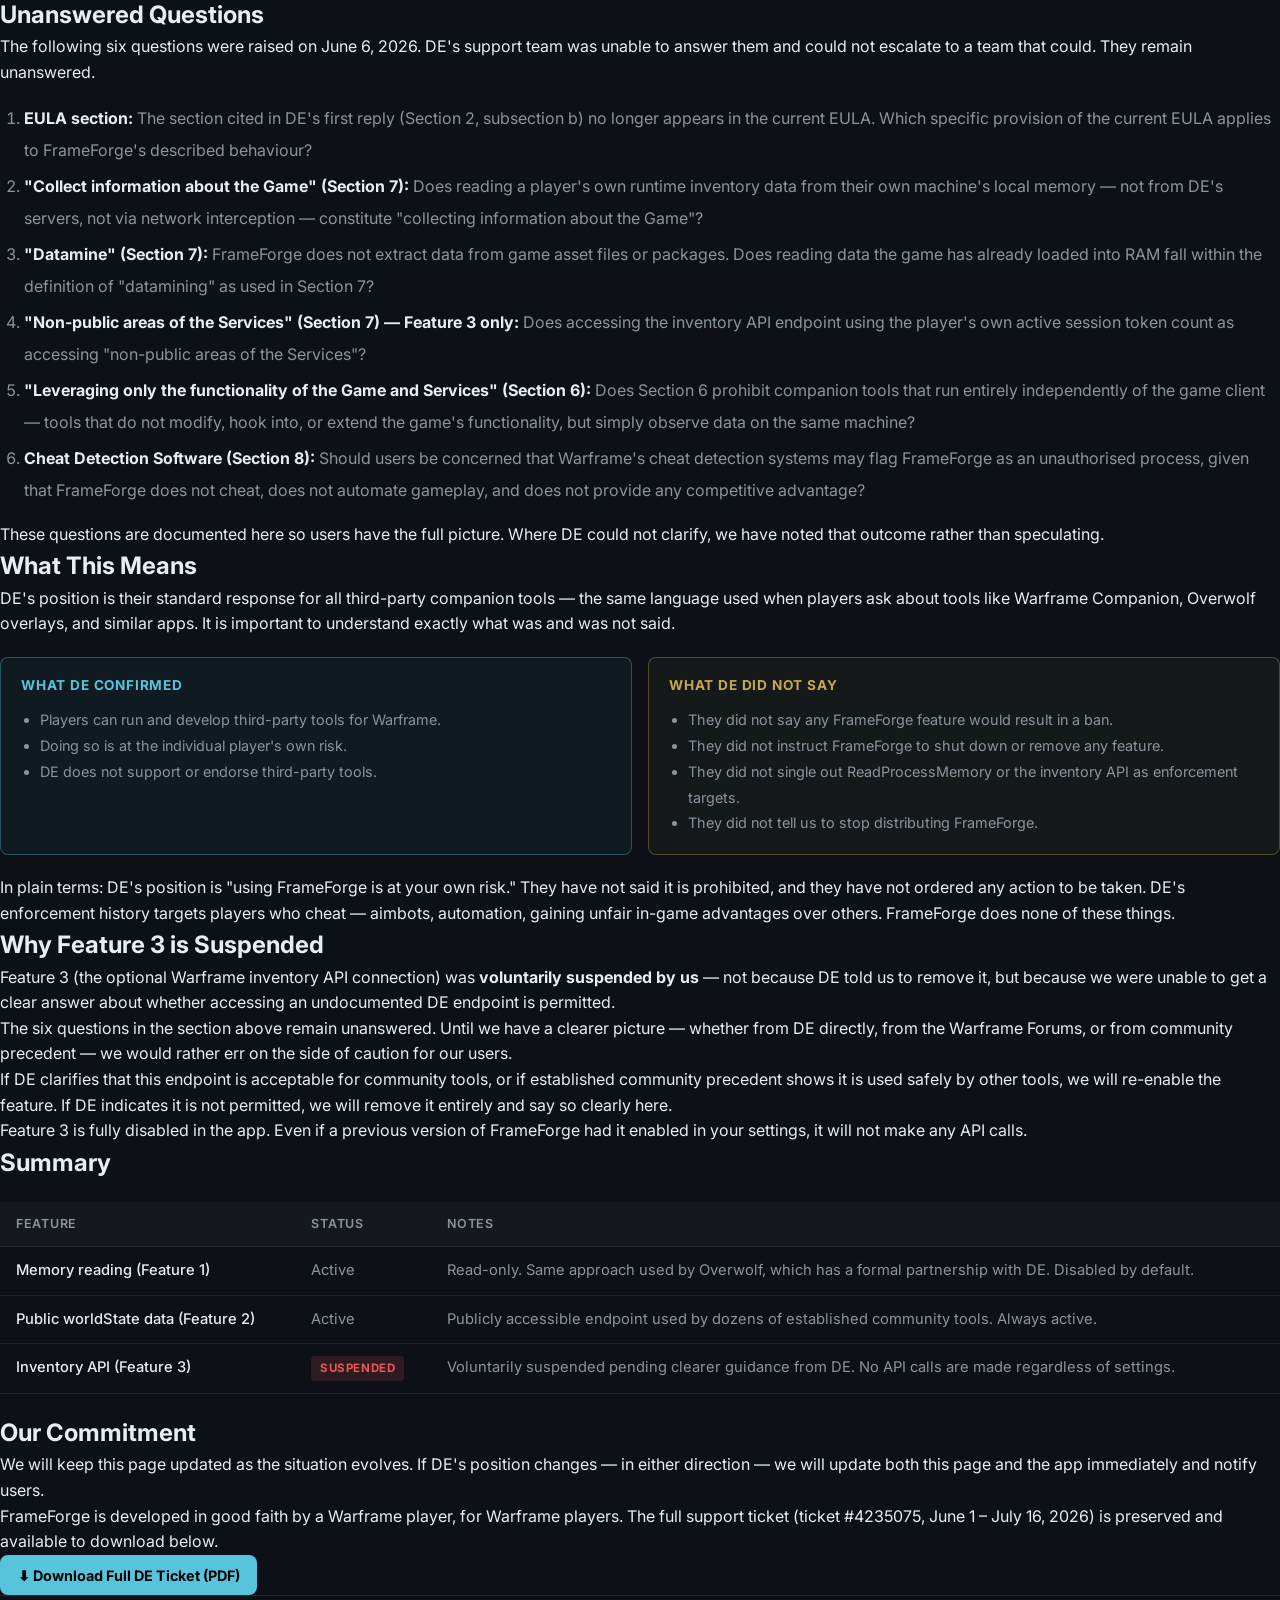
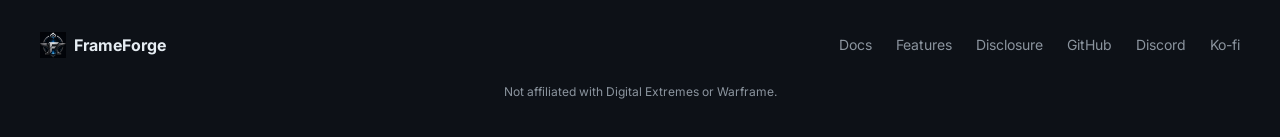
==== commit 71164a6f: "Remove risk labels from disclosure page; rename Risk Summary to Summary" ====
--- a/disclosure.html
+++ b/disclosure.html
@@ -48,7 +48,7 @@
           <a href="#unanswered" class="sidebar-link">Unanswered Questions</a>
           <a href="#what-it-means" class="sidebar-link">What This Means</a>
           <a href="#feature3" class="sidebar-link">Why Feature 3 is Suspended</a>
-          <a href="#risk-summary" class="sidebar-link">Risk Summary</a>
+          <a href="#risk-summary" class="sidebar-link">Summary</a>
           <a href="#commitment" class="sidebar-link">Our Commitment</a>
         </div>
         <div class="sidebar-group">
@@ -83,7 +83,6 @@
             <div class="legal-feature-header">
               <span class="legal-feature-num">Feature 1</span>
               <h3>Memory Reading (ReadProcessMemory)</h3>
-              <span class="legal-badge legal-badge-low">Low Risk</span>
             </div>
             <p>FrameForge uses the standard Windows <code>ReadProcessMemory</code> API to read your own inventory data from the Warframe process running on your machine. This is strictly read-only — the app never writes to game memory, never injects code, never hooks any function, and never modifies game state in any way. It only observes data that the game has already written into your machine's RAM to display your own items back to you.</p>
             <div class="callout callout-info">This feature is <strong>disabled by default</strong> and must be manually enabled in Settings.</div>
@@ -93,7 +92,6 @@
             <div class="legal-feature-header">
               <span class="legal-feature-num">Feature 2</span>
               <h3>Public World State Data</h3>
-              <span class="legal-badge legal-badge-none">Effectively No Risk</span>
             </div>
             <p>FrameForge fetches live game data from DE's own public CDN endpoint (<code>api.warframe.com/cdn/worldState.php</code>) to power the Timers tab — void fissures, Baro Ki'Teer, world cycles, events, and more. No login or authentication is required. This is the same publicly accessible endpoint used by dozens of established community tools.</p>
             <div class="callout callout-info">This feature is <strong>always active</strong> and requires no opt-in.</div>
@@ -308,35 +306,31 @@
           </div>
         </section>
 
-        <!-- Risk Summary -->
+        <!-- Summary -->
         <section id="risk-summary">
-          <h2>Risk Summary</h2>
+          <h2>Summary</h2>
           <table class="legal-table">
             <thead>
               <tr>
                 <th>Feature</th>
                 <th>Status</th>
-                <th>Risk</th>
                 <th>Notes</th>
               </tr>
             </thead>
             <tbody>
               <tr>
                 <td>Memory reading (Feature 1)</td>
-                <td><span class="risk-tag risk-low">Active</span></td>
-                <td><span class="risk-tag risk-low">Low</span></td>
+                <td>Active</td>
                 <td>Read-only. Same approach used by Overwolf, which has a formal partnership with DE. Disabled by default.</td>
               </tr>
               <tr>
                 <td>Public worldState data (Feature 2)</td>
-                <td><span class="risk-tag risk-none">Active</span></td>
-                <td><span class="risk-tag risk-none">Effectively none</span></td>
+                <td>Active</td>
                 <td>Publicly accessible endpoint used by dozens of established community tools. Always active.</td>
               </tr>
               <tr>
                 <td>Inventory API (Feature 3)</td>
                 <td><span class="risk-tag risk-suspended">Suspended</span></td>
-                <td><span class="risk-tag risk-suspended">Unconfirmed</span></td>
                 <td>Voluntarily suspended pending clearer guidance from DE. No API calls are made regardless of settings.</td>
               </tr>
             </tbody>
--- a/css/style.css
+++ b/css/style.css
@@ -158,12 +158,14 @@
 
 .hero-inner {
   position: relative;
-  max-width: 1200px;
+  max-width: 780px;
   margin: 0 auto;
-  display: grid;
-  grid-template-columns: 1fr 1fr;
-  gap: 64px;
-  align-items: center;
+  text-align: center;
+}
+
+.hero-text {
+  max-width: 640px;
+  margin: 0 auto;
 }
 
 .hero-badge {
@@ -197,7 +199,9 @@
   color: var(--text-muted);
   line-height: 1.75;
   margin-bottom: 32px;
-  max-width: 480px;
+  max-width: 560px;
+  margin-left: auto;
+  margin-right: auto;
 }
 
 .hero-actions {
@@ -427,6 +431,7 @@
   border-radius: var(--radius);
   padding: 28px;
   transition: border-color 0.2s, transform 0.2s;
+  position: relative;
 }
 
 .feature-card:hover {
@@ -449,6 +454,46 @@
   font-size: 14px;
   color: var(--text-muted);
   line-height: 1.7;
+}
+
+/* New feature card variant */
+.feature-card-new {
+  border-color: rgba(88, 196, 220, 0.25);
+}
+
+.feature-badge-new {
+  position: absolute;
+  top: 16px;
+  right: 16px;
+  background: var(--accent-dim);
+  color: var(--accent);
+  border: 1px solid rgba(88, 196, 220, 0.35);
+  font-size: 10px;
+  font-weight: 700;
+  letter-spacing: 0.06em;
+  text-transform: uppercase;
+  padding: 2px 8px;
+  border-radius: 4px;
+}
+
+/* Experimental feature card variant */
+.feature-card-experimental {
+  border-color: rgba(197, 168, 79, 0.2);
+}
+
+.feature-badge-experimental {
+  position: absolute;
+  top: 16px;
+  right: 16px;
+  background: rgba(197, 168, 79, 0.12);
+  color: var(--gold);
+  border: 1px solid rgba(197, 168, 79, 0.3);
+  font-size: 10px;
+  font-weight: 700;
+  letter-spacing: 0.06em;
+  text-transform: uppercase;
+  padding: 2px 8px;
+  border-radius: 4px;
 }
 
 /* ── SCREENSHOTS ──────────────────────────────────── */
@@ -490,6 +535,29 @@
   border-color: rgba(88, 196, 220, 0.28);
 }
 
+/* New tab indicator */
+.stab-new {
+  border-color: rgba(88, 196, 220, 0.2);
+}
+
+/* Experimental tab indicator */
+.stab-exp {
+  border-color: rgba(197, 168, 79, 0.2);
+  color: var(--gold);
+}
+
+.stab-exp:hover {
+  color: var(--gold);
+  background: rgba(197, 168, 79, 0.06);
+  border-color: rgba(197, 168, 79, 0.35);
+}
+
+.stab-exp.active {
+  color: var(--gold);
+  background: rgba(197, 168, 79, 0.1);
+  border-color: rgba(197, 168, 79, 0.4);
+}
+
 .stab-panels {
   position: relative;
 }
@@ -497,6 +565,7 @@
 .stab-panel {
   display: none;
   text-align: center;
+  position: relative;
 }
 
 .stab-panel.active {
@@ -511,6 +580,27 @@
   box-shadow: var(--shadow);
 }
 
+/* Experimental panel overlay badge */
+.stab-panel-exp img {
+  border-color: rgba(197, 168, 79, 0.25);
+  max-width: min(100%, 480px);
+  width: auto;
+}
+
+.exp-badge-overlay {
+  display: inline-block;
+  background: rgba(197, 168, 79, 0.12);
+  color: var(--gold);
+  border: 1px solid rgba(197, 168, 79, 0.3);
+  font-size: 11px;
+  font-weight: 700;
+  letter-spacing: 0.05em;
+  text-transform: uppercase;
+  padding: 4px 12px;
+  border-radius: 4px;
+  margin-bottom: 12px;
+}
+
 .screenshot-caption {
   margin-top: 14px;
   font-size: 14px;
@@ -566,6 +656,29 @@
   line-height: 1.7;
 }
 
+/* How it works — footer note box */
+.how-note {
+  max-width: 640px;
+  margin: 48px auto 0;
+  padding: 16px 20px;
+  background: rgba(255, 255, 255, 0.03);
+  border: 1px solid var(--border);
+  border-radius: var(--radius-sm);
+  font-size: 14px;
+  color: var(--text-muted);
+  line-height: 1.7;
+  text-align: center;
+}
+
+.how-note a {
+  color: var(--accent);
+  text-decoration: none;
+}
+
+.how-note a:hover {
+  text-decoration: underline;
+}
+
 /* ── DOWNLOAD ─────────────────────────────────────── */
 
 .download {
@@ -677,19 +790,6 @@
 /* ── RESPONSIVE ───────────────────────────────────── */
 
 @media (max-width: 820px) {
-  .hero-inner {
-    grid-template-columns: 1fr;
-    gap: 48px;
-  }
-
-  .hero-visual {
-    order: -1;
-  }
-
-  .app-preview {
-    max-width: 100%;
-  }
-
   .nav-links {
     display: none;
   }
--- a/css/legal.css
+++ b/css/legal.css
@@ -98,6 +98,11 @@
 .legal-badge-low {
   background: rgba(197, 168, 79, 0.15);
   color: var(--gold);
+}
+
+.legal-badge-suspended {
+  background: rgba(235, 87, 87, 0.15);
+  color: #eb5757;
 }
 
 /* Questions list */
@@ -275,3 +280,8 @@
   background: rgba(197, 168, 79, 0.15);
   color: var(--gold);
 }
+
+.risk-suspended {
+  background: rgba(235, 87, 87, 0.15);
+  color: #eb5757;
+}
